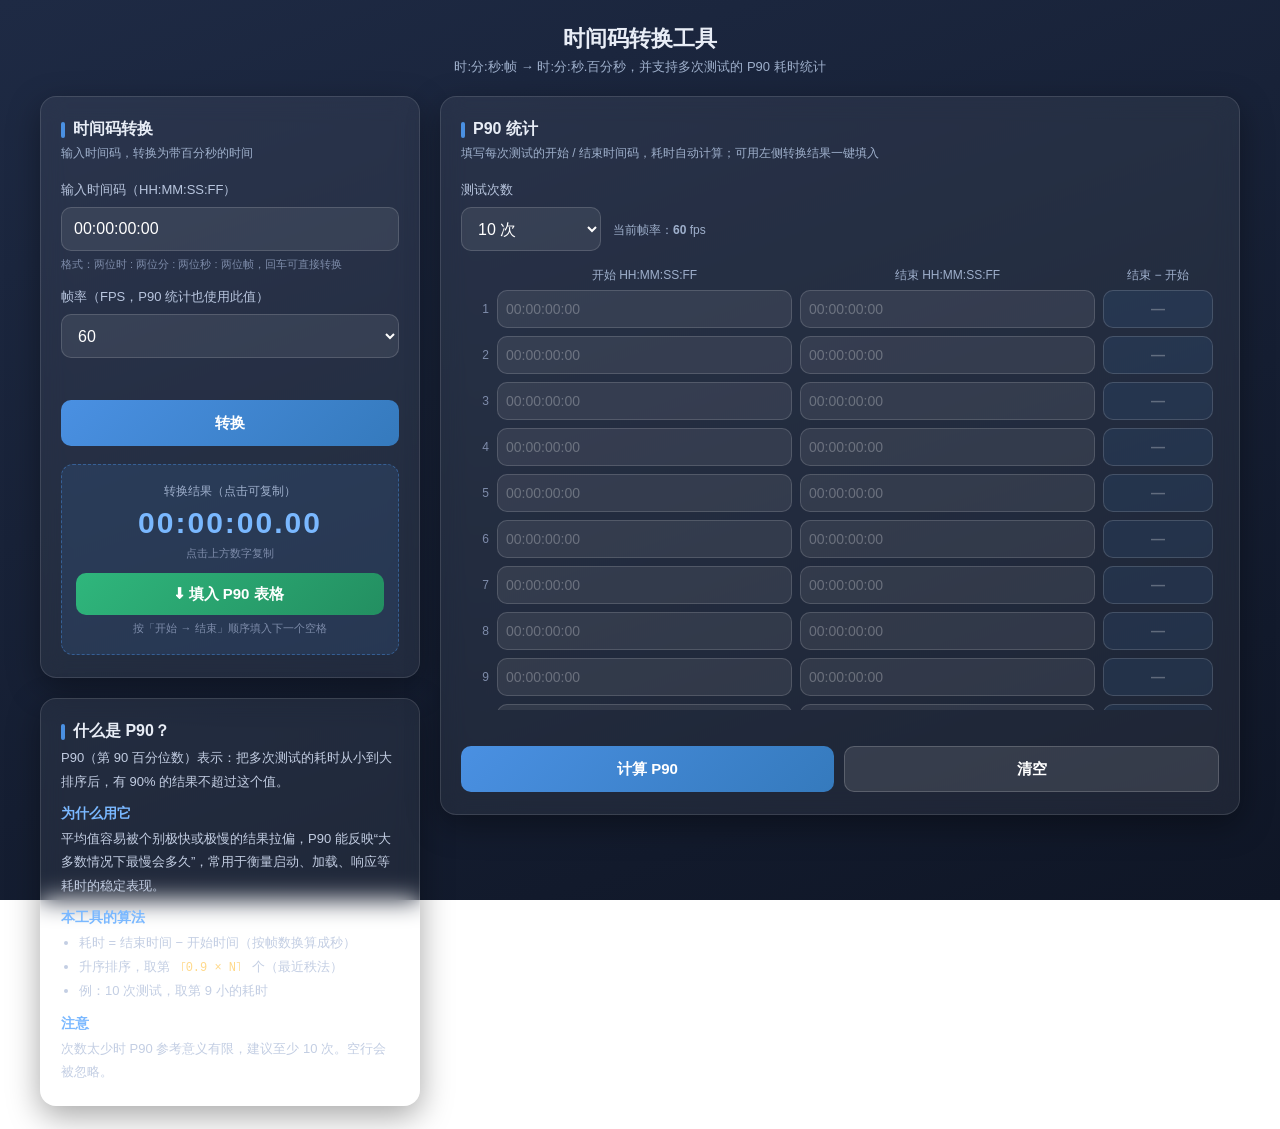
==== index.html @ 6308b434 "P90 init" ====
<!DOCTYPE html>
<html lang="zh-CN">

<head>
  <meta charset="UTF-8" />
  <meta name="viewport" content="width=device-width, initial-scale=1.0" />
  <title>时间码转换工具</title>
  <style>
    * {
      box-sizing: border-box;
      margin: 0;
      padding: 0;
    }

    :root {
      --bg1: #1e2a44;
      --bg2: #0f1626;
      --panel: rgba(255, 255, 255, 0.06);
      --line: rgba(255, 255, 255, 0.12);
      --text: #e8edf6;
      --sub: #9fb0cc;
      --dim: #7e8caa;
      --accent: #4a90e2;
      --accent-light: #7ab8ff;
      --danger: #e2554a;
      --ok: #3ecf8e;
    }

    body {
      font-family: -apple-system, BlinkMacSystemFont, "Segoe UI", "PingFang SC", "Microsoft YaHei", sans-serif;
      background: linear-gradient(160deg, var(--bg1) 0%, var(--bg2) 100%) fixed;
      min-height: 100vh;
      padding: 24px;
      color: var(--text);
    }

    .page-title {
      text-align: center;
      font-size: 22px;
      font-weight: 600;
    }

    .page-sub {
      text-align: center;
      font-size: 13px;
      color: var(--sub);
      margin: 4px 0 20px;
    }

    .layout {
      max-width: 1200px;
      margin: 0 auto;
      display: grid;
      grid-template-columns: 380px 1fr;
      gap: 20px;
      align-items: start;
    }

    .left {
      display: flex;
      flex-direction: column;
      gap: 20px;
      position: sticky;
      top: 24px;
    }

    .card {
      background: var(--panel);
      border: 1px solid var(--line);
      border-radius: 16px;
      padding: 22px 20px;
      backdrop-filter: blur(12px);
      box-shadow: 0 10px 32px rgba(0, 0, 0, 0.35);
    }

    .sec-title {
      font-size: 16px;
      font-weight: 600;
      margin-bottom: 4px;
      display: flex;
      align-items: center;
      gap: 8px;
    }

    .sec-title::before {
      content: "";
      width: 4px;
      height: 16px;
      border-radius: 2px;
      background: var(--accent);
    }

    .sec-sub {
      font-size: 12px;
      color: var(--sub);
      margin-bottom: 18px;
      line-height: 1.6;
    }

    .field {
      margin-bottom: 16px;
    }

    label {
      display: block;
      font-size: 13px;
      color: #b9c6df;
      margin-bottom: 8px;
    }

    input,
    select {
      width: 100%;
      height: 44px;
      border-radius: 10px;
      border: 1px solid rgba(255, 255, 255, 0.15);
      background: rgba(255, 255, 255, 0.08);
      color: #fff;
      font-size: 16px;
      padding: 0 12px;
      outline: none;
      transition: border-color .2s, box-shadow .2s, background .2s;
      font-variant-numeric: tabular-nums;
    }

    input::placeholder {
      color: rgba(255, 255, 255, 0.28);
    }

    input:hover,
    select:hover {
      background: rgba(255, 255, 255, 0.11);
    }

    input:focus,
    select:focus {
      border-color: var(--accent);
      box-shadow: 0 0 0 3px rgba(74, 144, 226, 0.25);
    }

    input.error {
      border-color: var(--danger);
      box-shadow: 0 0 0 3px rgba(226, 85, 74, 0.22);
    }

    select option {
      color: #000;
    }

    .hint {
      font-size: 11px;
      color: var(--dim);
      margin-top: 6px;
    }

    .msg {
      min-height: 18px;
      font-size: 12px;
      margin: 4px 0 8px;
      color: #ff8a7f;
    }

    .btn {
      width: 100%;
      height: 46px;
      border: none;
      border-radius: 10px;
      background: linear-gradient(135deg, #4a90e2, #357abd);
      color: #fff;
      font-size: 15px;
      font-weight: 600;
      cursor: pointer;
      transition: transform .1s, filter .2s, background .2s;
    }

    .btn:hover {
      filter: brightness(1.1);
    }

    .btn:active {
      transform: scale(0.98);
    }

    .btn.secondary {
      background: rgba(255, 255, 255, 0.1);
      border: 1px solid rgba(255, 255, 255, 0.18);
    }

    .btn.green {
      background: linear-gradient(135deg, #2fb67c, #238f61);
      margin-top: 12px;
      height: 42px;
    }

    .btn.small {
      width: auto;
      height: 38px;
      padding: 0 18px;
      font-size: 14px;
    }

    .result {
      margin-top: 18px;
      padding: 18px 14px;
      border-radius: 12px;
      background: rgba(74, 144, 226, 0.12);
      border: 1px dashed rgba(74, 144, 226, 0.45);
      text-align: center;
      display: none;
    }

    .result.show {
      display: block;
      animation: pop .25s ease;
    }

    @keyframes pop {
      from {
        opacity: 0;
        transform: translateY(6px);
      }

      to {
        opacity: 1;
        transform: none;
      }
    }

    .result-label {
      font-size: 12px;
      color: var(--sub);
      margin-bottom: 6px;
    }

    .result-value {
      font-size: 30px;
      font-weight: 700;
      color: var(--accent-light);
      letter-spacing: 2px;
      font-variant-numeric: tabular-nums;
      cursor: pointer;
      user-select: all;
    }

    .copy-tip {
      font-size: 11px;
      color: var(--dim);
      margin-top: 6px;
    }

    .toolbar {
      display: flex;
      gap: 12px;
      align-items: flex-end;
      margin-bottom: 16px;
      flex-wrap: wrap;
    }

    .toolbar .field {
      margin: 0;
      width: 140px;
    }

    .toolbar .fps-note {
      font-size: 12px;
      color: var(--sub);
      padding-bottom: 12px;
      flex: 1;
    }

    .col-head,
    .row {
      display: grid;
      grid-template-columns: 28px 1fr 1fr 110px;
      gap: 8px;
      align-items: center;
    }

    .col-head {
      font-size: 12px;
      color: var(--sub);
      margin-bottom: 6px;
      text-align: center;
      padding-right: 6px;
    }

    .rows {
      max-height: 420px;
      overflow-y: auto;
      padding-right: 6px;
      margin-bottom: 8px;
    }

    .row {
      margin-bottom: 8px;
    }

    .row .idx {
      font-size: 12px;
      color: var(--dim);
      text-align: right;
    }

    .row input {
      height: 38px;
      font-size: 14px;
      padding: 0 8px;
      min-width: 0;
    }

    .row input.focus-next {
      border-color: var(--ok);
      box-shadow: 0 0 0 3px rgba(62, 207, 142, 0.2);
    }

    .row input.dur {
      text-align: center;
      color: var(--accent-light);
      font-weight: 600;
      background: rgba(74, 144, 226, 0.1);
      cursor: default;
    }

    .row input.dur.bad {
      color: #ff8a7f;
    }

    .actions {
      display: flex;
      gap: 10px;
      margin-top: 10px;
    }

    .actions .btn {
      flex: 1;
    }

    .stats {
      font-size: 12px;
      color: var(--sub);
      margin-top: 10px;
      line-height: 1.8;
    }

    .explain h3 {
      font-size: 14px;
      color: var(--accent-light);
      margin: 12px 0 4px;
    }

    .explain p,
    .explain li {
      font-size: 13px;
      color: #c3cee3;
      line-height: 1.8;
    }

    .explain ul {
      padding-left: 18px;
    }

    .explain code {
      background: rgba(255, 255, 255, 0.1);
      padding: 1px 6px;
      border-radius: 4px;
      font-family: Consolas, monospace;
      font-size: 12px;
      color: #ffd98a;
    }

    @media (max-width: 900px) {
      body {
        padding: 14px;
      }

      .layout {
        grid-template-columns: 1fr;
      }

      .left {
        position: static;
      }
    }
  </style>
</head>

<body>
  <div class="page-title">时间码转换工具</div>
  <div class="page-sub">时:分:秒:帧 → 时:分:秒.百分秒，并支持多次测试的 P90 耗时统计</div>

  <div class="layout">
    <!-- 左侧：转换 -->
    <div class="left">
      <div class="card">
        <div class="sec-title">时间码转换</div>
        <div class="sec-sub">输入时间码，转换为带百分秒的时间</div>

        <div class="field">
          <label for="input">输入时间码（HH:MM:SS:FF）</label>
          <input id="input" type="text" inputmode="numeric" placeholder="00:00:00:00" value="00:00:00:00"
            autocomplete="off" />
          <div class="hint">格式：两位时 : 两位分 : 两位秒 : 两位帧，回车可直接转换</div>
        </div>

        <div class="field">
          <label for="fps">帧率（FPS，P90 统计也使用此值）</label>
          <select id="fps">
            <option value="24">24</option>
            <option value="25">25</option>
            <option value="30">30</option>
            <option value="50">50</option>
            <option value="60" selected>60</option>
          </select>
        </div>

        <div class="msg" id="msg"></div>
        <button class="btn" id="convertBtn">转换</button>

        <div class="result" id="result">
          <div class="result-label">转换结果（点击可复制）</div>
          <div class="result-value" id="resultValue">00:00:00.00</div>
          <div class="copy-tip" id="copyTip">点击上方数字复制</div>
          <button class="btn green" id="fillBtn">⬇ 填入 P90 表格</button>
          <div class="copy-tip" id="fillTip">按「开始 → 结束」顺序填入下一个空格</div>
        </div>
      </div>

      <div class="card explain">
        <div class="sec-title">什么是 P90？</div>
        <p>P90（第 90 百分位数）表示：把多次测试的耗时从小到大排序后，有 90% 的结果不超过这个值。</p>
        <h3>为什么用它</h3>
        <p>平均值容易被个别极快或极慢的结果拉偏，P90 能反映“大多数情况下最慢会多久”，常用于衡量启动、加载、响应等耗时的稳定表现。</p>
        <h3>本工具的算法</h3>
        <ul>
          <li>耗时 = 结束时间 − 开始时间（按帧数换算成秒）</li>
          <li>升序排序，取第 <code>⌈0.9 × N⌉</code> 个（最近秩法）</li>
          <li>例：10 次测试，取第 9 小的耗时</li>
        </ul>
        <h3>注意</h3>
        <p>次数太少时 P90 参考意义有限，建议至少 10 次。空行会被忽略。</p>
      </div>
    </div>

    <!-- 右侧：P90 -->
    <div class="card">
      <div class="sec-title">P90 统计</div>
      <div class="sec-sub">填写每次测试的开始 / 结束时间码，耗时自动计算；可用左侧转换结果一键填入</div>

      <div class="toolbar">
        <div class="field">
          <label for="runs">测试次数</label>
          <select id="runs">
            <option value="10" selected>10 次</option>
            <option value="20">20 次</option>
            <option value="50">50 次</option>
            <option value="100">100 次</option>
          </select>
        </div>
        <div class="fps-note">当前帧率：<b id="fpsNote">60</b> fps</div>
      </div>

      <div class="col-head"><span></span><span>开始 HH:MM:SS:FF</span><span>结束 HH:MM:SS:FF</span><span>结束 − 开始</span>
      </div>
      <div class="rows" id="rows"></div>

      <div class="msg" id="p90Msg"></div>
      <div class="actions">
        <button class="btn" id="p90Btn">计算 P90</button>
        <button class="btn secondary" id="clearBtn">清空</button>
      </div>

      <div class="result" id="p90Result">
        <div class="result-label">P90 耗时（点击可复制）</div>
        <div class="result-value" id="p90Value">00:00:00.00</div>
        <div class="copy-tip" id="p90Tip">点击上方数字复制</div>
        <div class="stats" id="p90Stats"></div>
      </div>
    </div>
  </div>

  <script>
    (function () {
      var $ = function (id) { return document.getElementById(id); };
      var input = $('input'), fpsSel = $('fps'), msg = $('msg'), btn = $('convertBtn');
      var resultBox = $('result'), resultValue = $('resultValue'), copyTip = $('copyTip');
      var fillBtn = $('fillBtn'), fillTip = $('fillTip'), fpsNote = $('fpsNote');
      var lastTc = '';   // 最近一次成功转换的原始时间码（HH:MM:SS:FF）

      function pad2(n) { return (n < 10 ? '0' : '') + n; }

      function copyText(text, onDone) {
        function fallback() {
          var ta = document.createElement('textarea');
          ta.value = text;
          document.body.appendChild(ta);
          ta.select();
          try { document.execCommand('copy'); onDone(); } catch (e) { }
          document.body.removeChild(ta);
        }
        if (navigator.clipboard && navigator.clipboard.writeText) {
          navigator.clipboard.writeText(text).then(onDone).catch(fallback);
        } else { fallback(); }
      }

      function showError(text) {
        msg.textContent = text;
        input.classList.add('error');
        resultBox.classList.remove('show');
      }

      function convert() {
        msg.textContent = '';
        input.classList.remove('error');
        var fps = parseInt(fpsSel.value, 10);
        var normalized = input.value.trim().replace(/：/g, ':');
        var m = normalized.match(/^(\d{1,2}):(\d{1,2}):(\d{1,2}):(\d{1,2})$/);
        if (!m) { showError('格式错误，应为 HH:MM:SS:FF，例如 00:00:01:30'); return; }

        var hh = +m[1], mm = +m[2], ss = +m[3], ff = +m[4];
        if (mm > 59) { showError('分钟非法：' + m[2] + '，应为 00-59'); return; }
        if (ss > 59) { showError('秒非法：' + m[3] + '，应为 00-59'); return; }
        if (ff >= fps) { showError('帧非法：' + m[4] + '，在 ' + fps + 'fps 下帧应为 00-' + pad2(fps - 1)); return; }

        var centi = Math.round(ff / fps * 100);
        if (centi >= 100) {
          centi -= 100; ss += 1;
          if (ss >= 60) { ss -= 60; mm += 1; }
          if (mm >= 60) { mm -= 60; hh += 1; }
        }
        resultValue.textContent = pad2(hh) + ':' + pad2(mm) + ':' + pad2(ss) + '.' + pad2(centi);
        lastTc = normalized;
        resultBox.classList.add('show');
        copyTip.textContent = '点击上方数字复制';
        fillTip.textContent = '按「开始 → 结束」顺序填入下一个空格';
      }

      btn.addEventListener('click', convert);
      input.addEventListener('keydown', function (e) { if (e.key === 'Enter') convert(); });
      resultValue.addEventListener('click', function () {
        copyText(resultValue.textContent, function () { copyTip.textContent = '已复制 ✓'; });
      });

      // ===== P90 =====
      var runsSel = $('runs'), rowsEl = $('rows'), p90Msg = $('p90Msg');
      var p90Btn = $('p90Btn'), clearBtn = $('clearBtn');
      var p90Result = $('p90Result'), p90Value = $('p90Value'), p90Tip = $('p90Tip'), p90Stats = $('p90Stats');

      function parseTc(str, fps) {
        var m = str.trim().replace(/：/g, ':').match(/^(\d{1,2}):(\d{1,2}):(\d{1,2}):(\d{1,2})$/);
        if (!m) return { err: '格式错误' };
        var hh = +m[1], mm = +m[2], ss = +m[3], ff = +m[4];
        if (mm > 59 || ss > 59) return { err: '分/秒超出范围' };
        if (ff >= fps) return { err: '帧需小于 ' + fps };
        return { frames: ((hh * 60 + mm) * 60 + ss) * fps + ff };
      }

      function fmtSeconds(sec) {
        var c = Math.round(sec * 100);
        var h = Math.floor(c / 360000); c -= h * 360000;
        var mi = Math.floor(c / 6000); c -= mi * 6000;
        var s = Math.floor(c / 100); c -= s * 100;
        return pad2(h) + ':' + pad2(mi) + ':' + pad2(s) + '.' + pad2(c);
      }

      function allInputs() { return rowsEl.querySelectorAll('input:not(.dur)'); }

      // 实时更新单行“结束 − 开始”；返回秒数，无效返回 null
      function updateRow(row, strict) {
        var fps = parseInt(fpsSel.value, 10);
        var ins = row.querySelectorAll('input');
        var durEl = row.querySelector('.dur');
        ins[0].classList.remove('error'); ins[1].classList.remove('error');
        durEl.classList.remove('bad');
        durEl.value = '';
        if (!ins[0].value.trim() || !ins[1].value.trim()) {
          if (strict && (ins[0].value.trim() || ins[1].value.trim())) return { err: '开始或结束时间未填写' };
          return null;
        }
        var a = parseTc(ins[0].value, fps), b = parseTc(ins[1].value, fps);
        if (a.err) { ins[0].classList.add('error'); durEl.value = '—'; durEl.classList.add('bad'); return { err: '开始时间' + a.err }; }
        if (b.err) { ins[1].classList.add('error'); durEl.value = '—'; durEl.classList.add('bad'); return { err: '结束时间' + b.err }; }
        if (b.frames < a.frames) {
          ins[1].classList.add('error');
          durEl.value = '结束早于开始'; durEl.classList.add('bad');
          return { err: '结束时间早于开始时间' };
        }
        var d = (b.frames - a.frames) / fps;
        durEl.value = d.toFixed(2) + ' s';
        return { sec: d };
      }

      function highlightNext() {
        Array.prototype.forEach.call(allInputs(), function (i) { i.classList.remove('focus-next'); });
      }

      function buildRows() {
        var n = parseInt(runsSel.value, 10);
        var old = [];
        Array.prototype.forEach.call(rowsEl.querySelectorAll('.row'), function (r) {
          var ins = r.querySelectorAll('input');
          old.push([ins[0].value, ins[1].value]);
        });
        rowsEl.innerHTML = '';
        for (var i = 0; i < n; i++) {
          var row = document.createElement('div');
          row.className = 'row';
          row.innerHTML = '<span class="idx">' + (i + 1) + '</span>' +
            '<input type="text" inputmode="numeric" placeholder="00:00:00:00" autocomplete="off" />' +
            '<input type="text" inputmode="numeric" placeholder="00:00:00:00" autocomplete="off" />' +
            '<input type="text" class="dur" readonly tabindex="-1" placeholder="—" />';
          var ins = row.querySelectorAll('input');
          if (old[i]) { ins[0].value = old[i][0]; ins[1].value = old[i][1]; }
          rowsEl.appendChild(row);
          updateRow(row);
        }
        p90Msg.textContent = '';
        p90Result.classList.remove('show');
      }

      // 输入时实时计算该行
      rowsEl.addEventListener('input', function (e) {
        var row = e.target.closest('.row');
        if (row) updateRow(row);
      });

      function calcP90() {
        p90Msg.textContent = '';
        var durs = [], bad = false;
        Array.prototype.forEach.call(rowsEl.querySelectorAll('.row'), function (r, i) {
          var res = updateRow(r, true);
          if (!res) return;
          if (res.err) { if (!bad) p90Msg.textContent = '第 ' + (i + 1) + ' 行：' + res.err; bad = true; return; }
          durs.push(res.sec);
        });
        if (bad) { p90Result.classList.remove('show'); return; }
        if (!durs.length) {
          p90Msg.textContent = '请至少填写一行开始/结束时间';
          p90Result.classList.remove('show');
          return;
        }
        var sorted = durs.slice().sort(function (x, y) { return x - y; });
        var rank = Math.ceil(0.9 * sorted.length);
        var p90 = sorted[rank - 1];
        var sum = sorted.reduce(function (x, y) { return x + y; }, 0);
        p90Value.textContent = fmtSeconds(p90);
        p90Tip.textContent = '点击上方数字复制';
        p90Stats.innerHTML = 'P90 = ' + p90.toFixed(3) + ' 秒（有效 ' + sorted.length + ' 次，取升序第 ' + rank + ' 个）<br>' +
          '最小 ' + sorted[0].toFixed(2) + 's　最大 ' + sorted[sorted.length - 1].toFixed(2) + 's　平均 ' + (sum / sorted.length).toFixed(2) + 's';
        p90Result.classList.add('show');
      }

      // 把最近转换的时间码填入下一个空格
      fillBtn.addEventListener('click', function () {
        if (!lastTc) return;
        var list = allInputs();
        var target = null;
        for (var i = 0; i < list.length; i++) {
          if (!list[i].value.trim()) { target = list[i]; break; }
        }
        if (!target) { fillTip.textContent = '表格已满，请增加测试次数或清空'; return; }
        target.value = lastTc;
        var row = target.closest('.row');
        updateRow(row);
        var isStart = target === row.querySelectorAll('input')[0];
        fillTip.textContent = '已填入第 ' + row.querySelector('.idx').textContent + ' 行' + (isStart ? '开始' : '结束') + ' ✓';
        row.scrollIntoView({ block: 'nearest', behavior: 'smooth' });
      });

      runsSel.addEventListener('change', buildRows);
      fpsSel.addEventListener('change', function () {
        fpsNote.textContent = fpsSel.value;
        if (input.value.trim()) convert();
        Array.prototype.forEach.call(rowsEl.querySelectorAll('.row'), function (r) { updateRow(r); });
        p90Result.classList.remove('show');
      });
      p90Btn.addEventListener('click', calcP90);
      clearBtn.addEventListener('click', function () {
        Array.prototype.forEach.call(allInputs(), function (i) { i.value = ''; });
        Array.prototype.forEach.call(rowsEl.querySelectorAll('.row'), function (r) { updateRow(r); });
        p90Msg.textContent = '';
        p90Result.classList.remove('show');
      });
      p90Value.addEventListener('click', function () {
        copyText(p90Value.textContent, function () { p90Tip.textContent = '已复制 ✓'; });
      });

      buildRows();
      convert();
    })();
  </script>
</body>

</html>
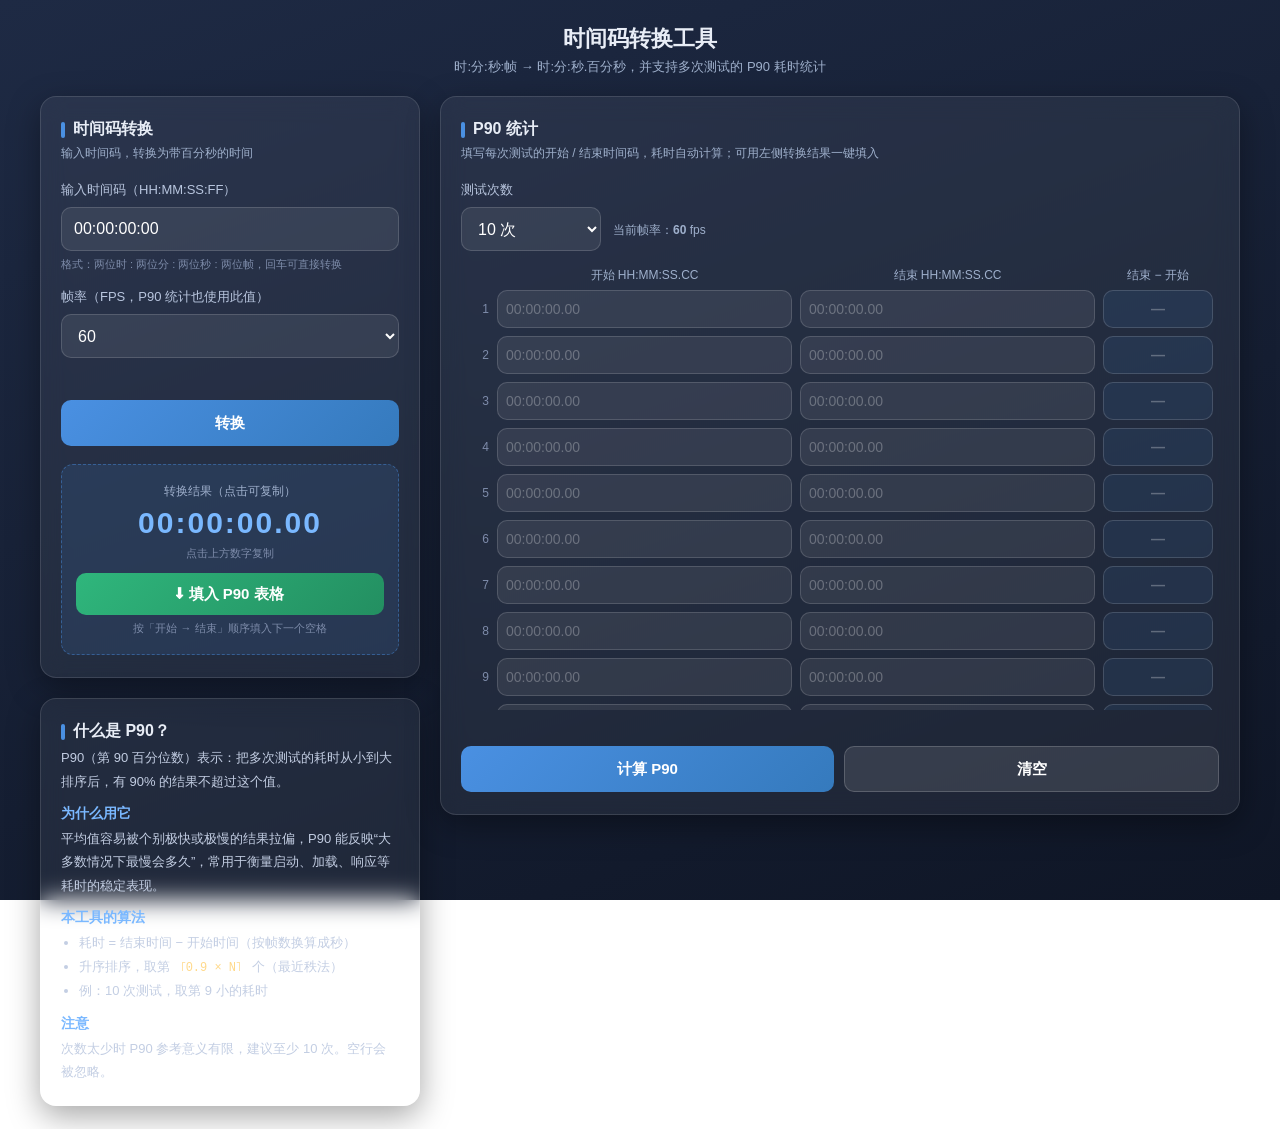
==== commit d186a236: "更新填入表格数据" ====
--- a/index.html
+++ b/index.html
@@ -459,7 +459,7 @@
         <div class="fps-note">当前帧率：<b id="fpsNote">60</b> fps</div>
       </div>
 
-      <div class="col-head"><span></span><span>开始 HH:MM:SS:FF</span><span>结束 HH:MM:SS:FF</span><span>结束 − 开始</span>
+      <div class="col-head"><span></span><span>开始 HH:MM:SS.CC</span><span>结束 HH:MM:SS.CC</span><span>结束 − 开始</span>
       </div>
       <div class="rows" id="rows"></div>
 
@@ -528,7 +528,7 @@
           if (mm >= 60) { mm -= 60; hh += 1; }
         }
         resultValue.textContent = pad2(hh) + ':' + pad2(mm) + ':' + pad2(ss) + '.' + pad2(centi);
-        lastTc = normalized;
+        lastTc = resultValue.textContent;
         resultBox.classList.add('show');
         copyTip.textContent = '点击上方数字复制';
         fillTip.textContent = '按「开始 → 结束」顺序填入下一个空格';
@@ -545,13 +545,20 @@
       var p90Btn = $('p90Btn'), clearBtn = $('clearBtn');
       var p90Result = $('p90Result'), p90Value = $('p90Value'), p90Tip = $('p90Tip'), p90Stats = $('p90Stats');
 
+      // 同时支持 HH:MM:SS:FF（帧）和 HH:MM:SS.CC（转换后的百分秒），统一返回秒数
       function parseTc(str, fps) {
-        var m = str.trim().replace(/：/g, ':').match(/^(\d{1,2}):(\d{1,2}):(\d{1,2}):(\d{1,2})$/);
+        var s = str.trim().replace(/：/g, ':');
+        var d = s.match(/^(\d{1,2}):(\d{1,2}):(\d{1,2})\.(\d{1,2})$/);
+        if (d) {
+          if (+d[2] > 59 || +d[3] > 59) return { err: '分/秒超出范围' };
+          var cs = d[4].length === 1 ? +d[4] * 10 : +d[4];
+          return { sec: ((+d[1] * 60 + +d[2]) * 60 + +d[3]) + cs / 100 };
+        }
+        var m = s.match(/^(\d{1,2}):(\d{1,2}):(\d{1,2}):(\d{1,2})$/);
         if (!m) return { err: '格式错误' };
-        var hh = +m[1], mm = +m[2], ss = +m[3], ff = +m[4];
-        if (mm > 59 || ss > 59) return { err: '分/秒超出范围' };
-        if (ff >= fps) return { err: '帧需小于 ' + fps };
-        return { frames: ((hh * 60 + mm) * 60 + ss) * fps + ff };
+        if (+m[2] > 59 || +m[3] > 59) return { err: '分/秒超出范围' };
+        if (+m[4] >= fps) return { err: '帧需小于 ' + fps };
+        return { sec: (((+m[1] * 60 + +m[2]) * 60 + +m[3]) * fps + +m[4]) / fps };
       }
 
       function fmtSeconds(sec) {
@@ -579,12 +586,12 @@
         var a = parseTc(ins[0].value, fps), b = parseTc(ins[1].value, fps);
         if (a.err) { ins[0].classList.add('error'); durEl.value = '—'; durEl.classList.add('bad'); return { err: '开始时间' + a.err }; }
         if (b.err) { ins[1].classList.add('error'); durEl.value = '—'; durEl.classList.add('bad'); return { err: '结束时间' + b.err }; }
-        if (b.frames < a.frames) {
+        if (Math.round((b.sec - a.sec) * 1000) < 0) {
           ins[1].classList.add('error');
           durEl.value = '结束早于开始'; durEl.classList.add('bad');
           return { err: '结束时间早于开始时间' };
         }
-        var d = (b.frames - a.frames) / fps;
+        var d = Math.max(0, b.sec - a.sec);
         durEl.value = d.toFixed(2) + ' s';
         return { sec: d };
       }
@@ -605,8 +612,8 @@
           var row = document.createElement('div');
           row.className = 'row';
           row.innerHTML = '<span class="idx">' + (i + 1) + '</span>' +
-            '<input type="text" inputmode="numeric" placeholder="00:00:00:00" autocomplete="off" />' +
-            '<input type="text" inputmode="numeric" placeholder="00:00:00:00" autocomplete="off" />' +
+            '<input type="text" inputmode="numeric" placeholder="00:00:00.00" autocomplete="off" />' +
+            '<input type="text" inputmode="numeric" placeholder="00:00:00.00" autocomplete="off" />' +
             '<input type="text" class="dur" readonly tabindex="-1" placeholder="—" />';
           var ins = row.querySelectorAll('input');
           if (old[i]) { ins[0].value = old[i][0]; ins[1].value = old[i][1]; }
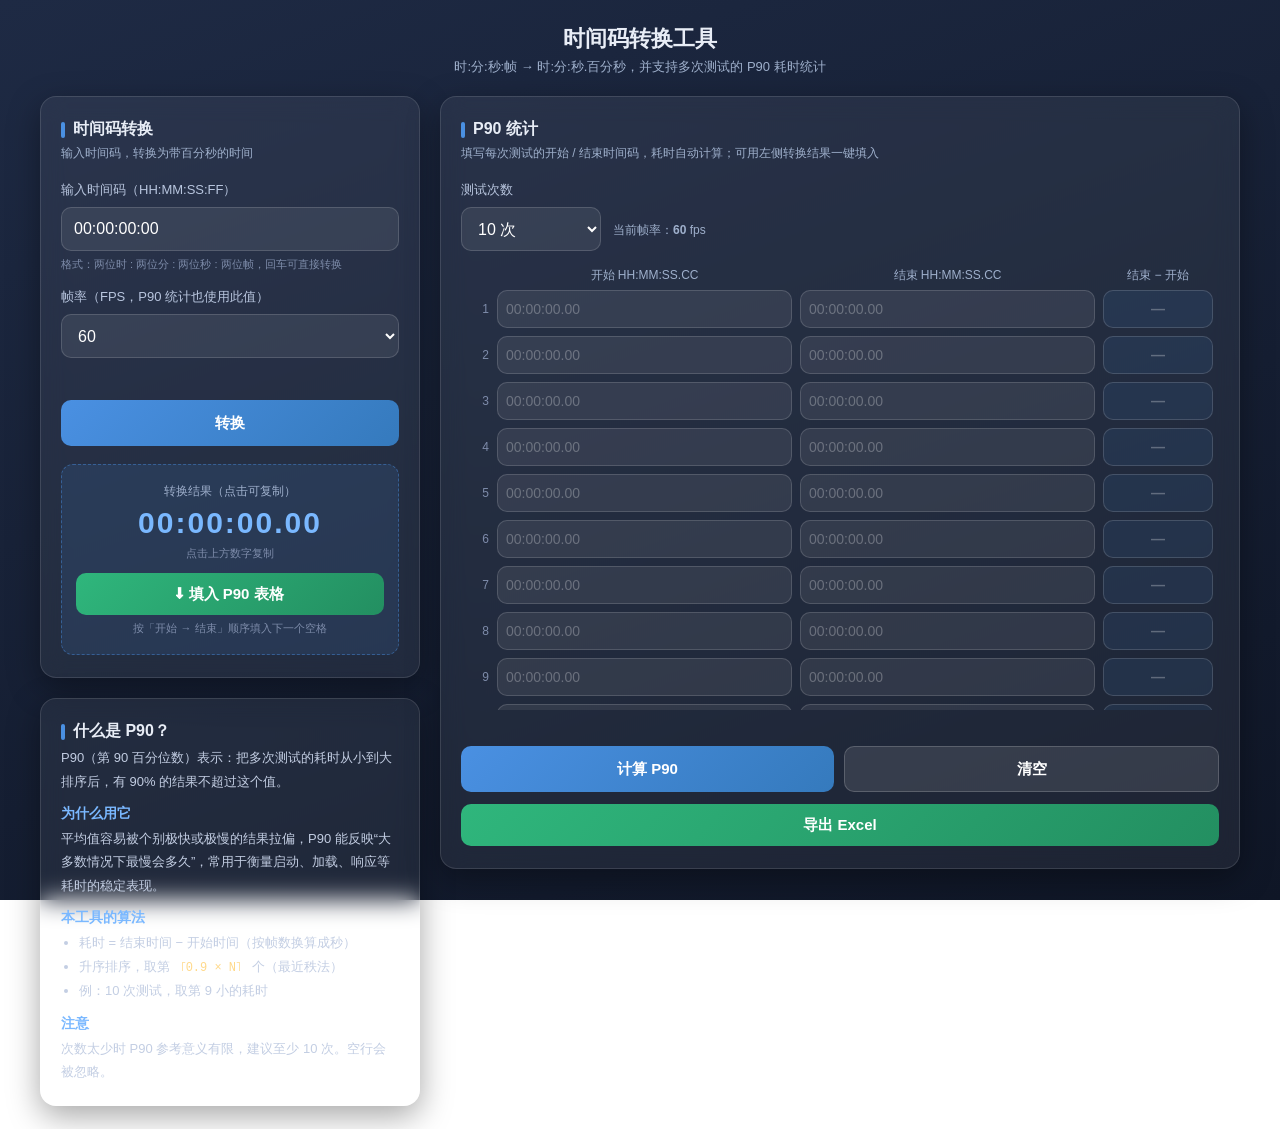
==== commit 84b34bd0: "新增导出功能" ====
--- a/index.html
+++ b/index.html
@@ -468,6 +468,7 @@
         <button class="btn" id="p90Btn">计算 P90</button>
         <button class="btn secondary" id="clearBtn">清空</button>
       </div>
+      <button class="btn green" id="exportBtn">导出 Excel</button>
 
       <div class="result" id="p90Result">
         <div class="result-label">P90 耗时（点击可复制）</div>
@@ -630,8 +631,11 @@
         if (row) updateRow(row);
       });
 
+      var lastStats = null;
+
       function calcP90() {
         p90Msg.textContent = '';
+        lastStats = null;
         var durs = [], bad = false;
         Array.prototype.forEach.call(rowsEl.querySelectorAll('.row'), function (r, i) {
           var res = updateRow(r, true);
@@ -654,7 +658,56 @@
         p90Stats.innerHTML = 'P90 = ' + p90.toFixed(3) + ' 秒（有效 ' + sorted.length + ' 次，取升序第 ' + rank + ' 个）<br>' +
           '最小 ' + sorted[0].toFixed(2) + 's　最大 ' + sorted[sorted.length - 1].toFixed(2) + 's　平均 ' + (sum / sorted.length).toFixed(2) + 's';
         p90Result.classList.add('show');
-      }
+        lastStats = { p90: p90, rank: rank, n: sorted.length, min: sorted[0], max: sorted[sorted.length - 1], avg: sum / sorted.length };
+      }
+
+      function esc(s) {
+        return String(s).replace(/&/g, '&amp;').replace(/</g, '&lt;').replace(/>/g, '&gt;');
+      }
+
+      // 导出为 Excel（HTML 表格格式的 .xls，Excel/WPS 可直接打开）
+      function exportExcel() {
+        calcP90();
+        if (!lastStats) return;
+        var st = lastStats;
+        var cell = function (v, extra) { return '<td style="mso-number-format:\'\\@\';' + (extra || '') + '">' + esc(v) + '</td>'; };
+        var html = '<table border="1">' +
+          '<tr><th>序号</th><th>开始时间</th><th>结束时间</th><th>耗时(s)</th></tr>';
+        Array.prototype.forEach.call(rowsEl.querySelectorAll('.row'), function (r, i) {
+          var ins = r.querySelectorAll('input');
+          if (!ins[0].value.trim() && !ins[1].value.trim()) return;
+          var dur = ins[2].value.replace(/\s*s$/, '');
+          html += '<tr><td>' + (i + 1) + '</td>' + cell(ins[0].value.trim()) + cell(ins[1].value.trim()) +
+            '<td>' + esc(dur) + '</td></tr>';
+        });
+        html += '<tr><td colspan="4"></td></tr>' +
+          '<tr><th colspan="2">帧率(FPS)</th><td colspan="2">' + esc(fpsSel.value) + '</td></tr>' +
+          '<tr><th colspan="2">有效次数</th><td colspan="2">' + st.n + '</td></tr>' +
+          '<tr><th colspan="2">P90 耗时(s)</th><td colspan="2">' + st.p90.toFixed(3) + '</td></tr>' +
+          '<tr><th colspan="2">P90 时间格式</th>' + cell(fmtSeconds(st.p90), '').replace('<td', '<td colspan="2"') + '</tr>' +
+          '<tr><th colspan="2">P90 取值位置</th><td colspan="2">升序第 ' + st.rank + ' 个</td></tr>' +
+          '<tr><th colspan="2">最小(s)</th><td colspan="2">' + st.min.toFixed(2) + '</td></tr>' +
+          '<tr><th colspan="2">最大(s)</th><td colspan="2">' + st.max.toFixed(2) + '</td></tr>' +
+          '<tr><th colspan="2">平均(s)</th><td colspan="2">' + st.avg.toFixed(2) + '</td></tr>' +
+          '</table>';
+        var doc = '<html xmlns:o="urn:schemas-microsoft-com:office:office" xmlns:x="urn:schemas-microsoft-com:office:excel">' +
+          '<head><meta charset="UTF-8"></head><body>' + html + '</body></html>';
+        var blob = new Blob(['\ufeff' + doc], { type: 'application/vnd.ms-excel;charset=utf-8' });
+        var d = new Date();
+        var name = 'P90统计_' + d.getFullYear() + pad2(d.getMonth() + 1) + pad2(d.getDate()) + '_' +
+          pad2(d.getHours()) + pad2(d.getMinutes()) + pad2(d.getSeconds()) + '.xls';
+        var a = document.createElement('a');
+        a.href = URL.createObjectURL(blob);
+        a.download = name;
+        document.body.appendChild(a);
+        a.click();
+        document.body.removeChild(a);
+        setTimeout(function () { URL.revokeObjectURL(a.href); }, 1000);
+        p90Msg.style.color = '#3ecf8e';
+        p90Msg.textContent = '已导出：' + name;
+        setTimeout(function () { p90Msg.style.color = ''; }, 3000);
+      }
+      $('exportBtn').addEventListener('click', exportExcel);
 
       // 把最近转换的时间码填入下一个空格
       fillBtn.addEventListener('click', function () {
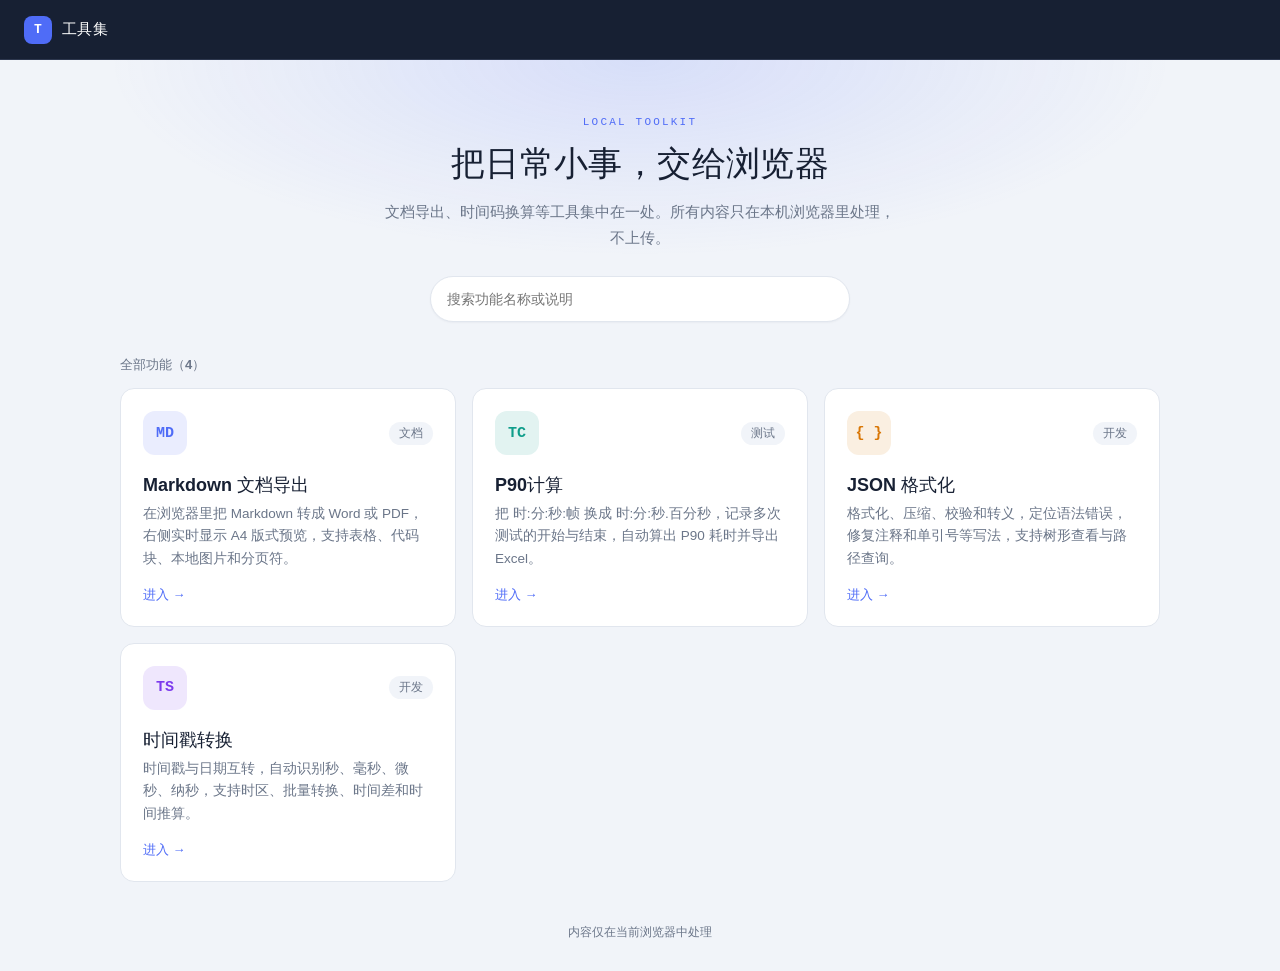
==== commit 764c1ba9: "新增功能，改为列表展示" ====
--- a/index.html
+++ b/index.html
@@ -1,752 +1,281 @@
-<!DOCTYPE html>
+<!doctype html>
 <html lang="zh-CN">
 
 <head>
   <meta charset="UTF-8" />
   <meta name="viewport" content="width=device-width, initial-scale=1.0" />
-  <title>时间码转换工具</title>
+  <meta name="description" content="本地 H5 工具集：文档导出、时间码转换等" />
+  <title>工具集</title>
+  <link rel="icon" href="data:," />
+  <link rel="stylesheet" href="common.css" />
   <style>
-    * {
-      box-sizing: border-box;
+    .hero {
+      padding: 56px 24px 34px;
+      text-align: center;
+      background:
+        radial-gradient(760px 280px at 50% 0, rgba(79, 108, 247, .16), transparent 70%),
+        var(--bg);
+    }
+
+    .eyebrow {
+      margin: 0;
+      color: var(--brand);
+      font: 500 11px/1.2 var(--mono);
+      letter-spacing: .2em;
+    }
+
+    .hero h1 {
+      margin: 12px 0 0;
+      font-size: 34px;
+      font-weight: 700;
+      letter-spacing: .01em;
+    }
+
+    .hero p.lead {
+      margin: 12px auto 0;
+      max-width: 520px;
+      color: var(--muted);
+      font-size: 15px;
+      line-height: 1.7;
+    }
+
+    .search {
+      width: min(420px, 100%);
+      height: 46px;
+      margin: 26px auto 0;
+      padding: 0 16px;
+      border: 1px solid var(--line);
+      border-radius: 999px;
+      display: block;
+      color: var(--text);
+      background: var(--surface);
+      font: inherit;
+      font-size: 14px;
+      outline: none;
+      box-shadow: 0 1px 2px rgba(23, 32, 51, .04);
+      transition: border-color .15s, box-shadow .15s;
+    }
+
+    .search:focus {
+      border-color: var(--brand);
+      box-shadow: 0 0 0 4px rgba(79, 108, 247, .15);
+    }
+
+    main {
+      width: min(1040px, calc(100% - 40px));
+      margin: 0 auto;
+      padding-bottom: 20px;
+    }
+
+    .section-title {
+      margin: 0 0 14px;
+      color: var(--muted);
+      font-size: 13px;
+      font-weight: 600;
+    }
+
+    .grid {
       margin: 0;
       padding: 0;
-    }
-
-    :root {
-      --bg1: #1e2a44;
-      --bg2: #0f1626;
-      --panel: rgba(255, 255, 255, 0.06);
-      --line: rgba(255, 255, 255, 0.12);
-      --text: #e8edf6;
-      --sub: #9fb0cc;
-      --dim: #7e8caa;
-      --accent: #4a90e2;
-      --accent-light: #7ab8ff;
-      --danger: #e2554a;
-      --ok: #3ecf8e;
-    }
-
-    body {
-      font-family: -apple-system, BlinkMacSystemFont, "Segoe UI", "PingFang SC", "Microsoft YaHei", sans-serif;
-      background: linear-gradient(160deg, var(--bg1) 0%, var(--bg2) 100%) fixed;
-      min-height: 100vh;
-      padding: 24px;
-      color: var(--text);
-    }
-
-    .page-title {
-      text-align: center;
-      font-size: 22px;
-      font-weight: 600;
-    }
-
-    .page-sub {
-      text-align: center;
-      font-size: 13px;
-      color: var(--sub);
-      margin: 4px 0 20px;
-    }
-
-    .layout {
-      max-width: 1200px;
-      margin: 0 auto;
+      list-style: none;
       display: grid;
-      grid-template-columns: 380px 1fr;
-      gap: 20px;
-      align-items: start;
-    }
-
-    .left {
+      grid-template-columns: repeat(auto-fill, minmax(300px, 1fr));
+      gap: 16px;
+    }
+
+    .card {
+      height: 100%;
+      min-height: 168px;
+      padding: 22px;
+      border: 1px solid var(--line);
+      border-radius: 14px;
       display: flex;
       flex-direction: column;
-      gap: 20px;
-      position: sticky;
-      top: 24px;
-    }
-
-    .card {
-      background: var(--panel);
-      border: 1px solid var(--line);
-      border-radius: 16px;
-      padding: 22px 20px;
-      backdrop-filter: blur(12px);
-      box-shadow: 0 10px 32px rgba(0, 0, 0, 0.35);
-    }
-
-    .sec-title {
-      font-size: 16px;
-      font-weight: 600;
-      margin-bottom: 4px;
+      color: inherit;
+      background: var(--surface);
+      text-decoration: none;
+      transition: border-color .15s, box-shadow .15s, transform .15s;
+    }
+
+    .card:hover {
+      border-color: #b9c6ee;
+      box-shadow: 0 12px 28px rgba(23, 32, 51, .08);
+      transform: translateY(-2px);
+    }
+
+    .card:focus-visible {
+      outline: 3px solid rgba(79, 108, 247, .45);
+      outline-offset: 2px;
+    }
+
+    .card-top {
       display: flex;
       align-items: center;
-      gap: 8px;
-    }
-
-    .sec-title::before {
-      content: "";
-      width: 4px;
-      height: 16px;
-      border-radius: 2px;
-      background: var(--accent);
-    }
-
-    .sec-sub {
+      justify-content: space-between;
+    }
+
+    .icon {
+      width: 44px;
+      height: 44px;
+      border-radius: 12px;
+      display: grid;
+      place-items: center;
+      color: var(--c, var(--brand));
+      background: color-mix(in srgb, var(--c, var(--brand)) 12%, white);
+      font: 700 15px/1 var(--mono);
+    }
+
+    .tag {
+      padding: 3px 10px;
+      border-radius: 999px;
+      color: var(--muted);
+      background: var(--bg);
       font-size: 12px;
-      color: var(--sub);
-      margin-bottom: 18px;
-      line-height: 1.6;
-    }
-
-    .field {
-      margin-bottom: 16px;
-    }
-
-    label {
-      display: block;
+    }
+
+    .card h2 {
+      margin: 18px 0 6px;
+      font-size: 18px;
+      font-weight: 650;
+    }
+
+    .card p {
+      margin: 0;
+      flex: 1;
+      color: var(--muted);
+      font-size: 13.5px;
+      line-height: 1.65;
+    }
+
+    .go {
+      margin-top: 16px;
+      color: var(--brand);
       font-size: 13px;
-      color: #b9c6df;
-      margin-bottom: 8px;
-    }
-
-    input,
-    select {
-      width: 100%;
-      height: 44px;
-      border-radius: 10px;
-      border: 1px solid rgba(255, 255, 255, 0.15);
-      background: rgba(255, 255, 255, 0.08);
-      color: #fff;
-      font-size: 16px;
-      padding: 0 12px;
-      outline: none;
-      transition: border-color .2s, box-shadow .2s, background .2s;
-      font-variant-numeric: tabular-nums;
-    }
-
-    input::placeholder {
-      color: rgba(255, 255, 255, 0.28);
-    }
-
-    input:hover,
-    select:hover {
-      background: rgba(255, 255, 255, 0.11);
-    }
-
-    input:focus,
-    select:focus {
-      border-color: var(--accent);
-      box-shadow: 0 0 0 3px rgba(74, 144, 226, 0.25);
-    }
-
-    input.error {
-      border-color: var(--danger);
-      box-shadow: 0 0 0 3px rgba(226, 85, 74, 0.22);
-    }
-
-    select option {
-      color: #000;
-    }
-
-    .hint {
-      font-size: 11px;
-      color: var(--dim);
-      margin-top: 6px;
-    }
-
-    .msg {
-      min-height: 18px;
-      font-size: 12px;
-      margin: 4px 0 8px;
-      color: #ff8a7f;
-    }
-
-    .btn {
-      width: 100%;
-      height: 46px;
-      border: none;
-      border-radius: 10px;
-      background: linear-gradient(135deg, #4a90e2, #357abd);
-      color: #fff;
-      font-size: 15px;
-      font-weight: 600;
-      cursor: pointer;
-      transition: transform .1s, filter .2s, background .2s;
-    }
-
-    .btn:hover {
-      filter: brightness(1.1);
-    }
-
-    .btn:active {
-      transform: scale(0.98);
-    }
-
-    .btn.secondary {
-      background: rgba(255, 255, 255, 0.1);
-      border: 1px solid rgba(255, 255, 255, 0.18);
-    }
-
-    .btn.green {
-      background: linear-gradient(135deg, #2fb67c, #238f61);
-      margin-top: 12px;
-      height: 42px;
-    }
-
-    .btn.small {
-      width: auto;
-      height: 38px;
-      padding: 0 18px;
+      font-weight: 650;
+    }
+
+    .card:hover .go {
+      color: var(--brand-dark);
+    }
+
+    .empty {
+      padding: 36px 16px;
+      border: 1px dashed #cdd5e2;
+      border-radius: 14px;
+      color: var(--muted);
+      background: var(--surface);
+      text-align: center;
       font-size: 14px;
     }
 
-    .result {
-      margin-top: 18px;
-      padding: 18px 14px;
-      border-radius: 12px;
-      background: rgba(74, 144, 226, 0.12);
-      border: 1px dashed rgba(74, 144, 226, 0.45);
-      text-align: center;
-      display: none;
-    }
-
-    .result.show {
-      display: block;
-      animation: pop .25s ease;
-    }
-
-    @keyframes pop {
-      from {
-        opacity: 0;
-        transform: translateY(6px);
+    @media (max-width: 560px) {
+      .hero {
+        padding-top: 36px;
       }
 
-      to {
-        opacity: 1;
-        transform: none;
-      }
-    }
-
-    .result-label {
-      font-size: 12px;
-      color: var(--sub);
-      margin-bottom: 6px;
-    }
-
-    .result-value {
-      font-size: 30px;
-      font-weight: 700;
-      color: var(--accent-light);
-      letter-spacing: 2px;
-      font-variant-numeric: tabular-nums;
-      cursor: pointer;
-      user-select: all;
-    }
-
-    .copy-tip {
-      font-size: 11px;
-      color: var(--dim);
-      margin-top: 6px;
-    }
-
-    .toolbar {
-      display: flex;
-      gap: 12px;
-      align-items: flex-end;
-      margin-bottom: 16px;
-      flex-wrap: wrap;
-    }
-
-    .toolbar .field {
-      margin: 0;
-      width: 140px;
-    }
-
-    .toolbar .fps-note {
-      font-size: 12px;
-      color: var(--sub);
-      padding-bottom: 12px;
-      flex: 1;
-    }
-
-    .col-head,
-    .row {
-      display: grid;
-      grid-template-columns: 28px 1fr 1fr 110px;
-      gap: 8px;
-      align-items: center;
-    }
-
-    .col-head {
-      font-size: 12px;
-      color: var(--sub);
-      margin-bottom: 6px;
-      text-align: center;
-      padding-right: 6px;
-    }
-
-    .rows {
-      max-height: 420px;
-      overflow-y: auto;
-      padding-right: 6px;
-      margin-bottom: 8px;
-    }
-
-    .row {
-      margin-bottom: 8px;
-    }
-
-    .row .idx {
-      font-size: 12px;
-      color: var(--dim);
-      text-align: right;
-    }
-
-    .row input {
-      height: 38px;
-      font-size: 14px;
-      padding: 0 8px;
-      min-width: 0;
-    }
-
-    .row input.focus-next {
-      border-color: var(--ok);
-      box-shadow: 0 0 0 3px rgba(62, 207, 142, 0.2);
-    }
-
-    .row input.dur {
-      text-align: center;
-      color: var(--accent-light);
-      font-weight: 600;
-      background: rgba(74, 144, 226, 0.1);
-      cursor: default;
-    }
-
-    .row input.dur.bad {
-      color: #ff8a7f;
-    }
-
-    .actions {
-      display: flex;
-      gap: 10px;
-      margin-top: 10px;
-    }
-
-    .actions .btn {
-      flex: 1;
-    }
-
-    .stats {
-      font-size: 12px;
-      color: var(--sub);
-      margin-top: 10px;
-      line-height: 1.8;
-    }
-
-    .explain h3 {
-      font-size: 14px;
-      color: var(--accent-light);
-      margin: 12px 0 4px;
-    }
-
-    .explain p,
-    .explain li {
-      font-size: 13px;
-      color: #c3cee3;
-      line-height: 1.8;
-    }
-
-    .explain ul {
-      padding-left: 18px;
-    }
-
-    .explain code {
-      background: rgba(255, 255, 255, 0.1);
-      padding: 1px 6px;
-      border-radius: 4px;
-      font-family: Consolas, monospace;
-      font-size: 12px;
-      color: #ffd98a;
-    }
-
-    @media (max-width: 900px) {
-      body {
-        padding: 14px;
-      }
-
-      .layout {
-        grid-template-columns: 1fr;
-      }
-
-      .left {
-        position: static;
+      .hero h1 {
+        font-size: 27px;
       }
     }
   </style>
 </head>
 
 <body>
-  <div class="page-title">时间码转换工具</div>
-  <div class="page-sub">时:分:秒:帧 → 时:分:秒.百分秒，并支持多次测试的 P90 耗时统计</div>
-
-  <div class="layout">
-    <!-- 左侧：转换 -->
-    <div class="left">
-      <div class="card">
-        <div class="sec-title">时间码转换</div>
-        <div class="sec-sub">输入时间码，转换为带百分秒的时间</div>
-
-        <div class="field">
-          <label for="input">输入时间码（HH:MM:SS:FF）</label>
-          <input id="input" type="text" inputmode="numeric" placeholder="00:00:00:00" value="00:00:00:00"
-            autocomplete="off" />
-          <div class="hint">格式：两位时 : 两位分 : 两位秒 : 两位帧，回车可直接转换</div>
-        </div>
-
-        <div class="field">
-          <label for="fps">帧率（FPS，P90 统计也使用此值）</label>
-          <select id="fps">
-            <option value="24">24</option>
-            <option value="25">25</option>
-            <option value="30">30</option>
-            <option value="50">50</option>
-            <option value="60" selected>60</option>
-          </select>
-        </div>
-
-        <div class="msg" id="msg"></div>
-        <button class="btn" id="convertBtn">转换</button>
-
-        <div class="result" id="result">
-          <div class="result-label">转换结果（点击可复制）</div>
-          <div class="result-value" id="resultValue">00:00:00.00</div>
-          <div class="copy-tip" id="copyTip">点击上方数字复制</div>
-          <button class="btn green" id="fillBtn">⬇ 填入 P90 表格</button>
-          <div class="copy-tip" id="fillTip">按「开始 → 结束」顺序填入下一个空格</div>
-        </div>
-      </div>
-
-      <div class="card explain">
-        <div class="sec-title">什么是 P90？</div>
-        <p>P90（第 90 百分位数）表示：把多次测试的耗时从小到大排序后，有 90% 的结果不超过这个值。</p>
-        <h3>为什么用它</h3>
-        <p>平均值容易被个别极快或极慢的结果拉偏，P90 能反映“大多数情况下最慢会多久”，常用于衡量启动、加载、响应等耗时的稳定表现。</p>
-        <h3>本工具的算法</h3>
-        <ul>
-          <li>耗时 = 结束时间 − 开始时间（按帧数换算成秒）</li>
-          <li>升序排序，取第 <code>⌈0.9 × N⌉</code> 个（最近秩法）</li>
-          <li>例：10 次测试，取第 9 小的耗时</li>
-        </ul>
-        <h3>注意</h3>
-        <p>次数太少时 P90 参考意义有限，建议至少 10 次。空行会被忽略。</p>
-      </div>
-    </div>
-
-    <!-- 右侧：P90 -->
-    <div class="card">
-      <div class="sec-title">P90 统计</div>
-      <div class="sec-sub">填写每次测试的开始 / 结束时间码，耗时自动计算；可用左侧转换结果一键填入</div>
-
-      <div class="toolbar">
-        <div class="field">
-          <label for="runs">测试次数</label>
-          <select id="runs">
-            <option value="10" selected>10 次</option>
-            <option value="20">20 次</option>
-            <option value="50">50 次</option>
-            <option value="100">100 次</option>
-          </select>
-        </div>
-        <div class="fps-note">当前帧率：<b id="fpsNote">60</b> fps</div>
-      </div>
-
-      <div class="col-head"><span></span><span>开始 HH:MM:SS.CC</span><span>结束 HH:MM:SS.CC</span><span>结束 − 开始</span>
-      </div>
-      <div class="rows" id="rows"></div>
-
-      <div class="msg" id="p90Msg"></div>
-      <div class="actions">
-        <button class="btn" id="p90Btn">计算 P90</button>
-        <button class="btn secondary" id="clearBtn">清空</button>
-      </div>
-      <button class="btn green" id="exportBtn">导出 Excel</button>
-
-      <div class="result" id="p90Result">
-        <div class="result-label">P90 耗时（点击可复制）</div>
-        <div class="result-value" id="p90Value">00:00:00.00</div>
-        <div class="copy-tip" id="p90Tip">点击上方数字复制</div>
-        <div class="stats" id="p90Stats"></div>
-      </div>
-    </div>
-  </div>
+  <header class="app-header">
+    <a class="brand" href="index.html"><span class="brand-mark">T</span>工具集</a>
+  </header>
+
+  <section class="hero">
+    <p class="eyebrow">LOCAL TOOLKIT</p>
+    <h1>把日常小事，交给浏览器</h1>
+    <p class="lead">文档导出、时间码换算等工具集中在一处。所有内容只在本机浏览器里处理，不上传。</p>
+    <input id="search" class="search" type="search" placeholder="搜索功能名称或说明" autocomplete="off" aria-label="搜索功能" />
+  </section>
+
+  <main>
+    <h2 class="section-title" id="count">全部功能</h2>
+    <ul id="featureList" class="grid"></ul>
+    <p id="empty" class="empty" hidden>没有匹配的功能。</p>
+  </main>
+
+  <footer class="app-footer">内容仅在当前浏览器中处理</footer>
 
   <script>
-    (function () {
-      var $ = function (id) { return document.getElementById(id); };
-      var input = $('input'), fpsSel = $('fps'), msg = $('msg'), btn = $('convertBtn');
-      var resultBox = $('result'), resultValue = $('resultValue'), copyTip = $('copyTip');
-      var fillBtn = $('fillBtn'), fillTip = $('fillTip'), fpsNote = $('fpsNote');
-      var lastTc = '';   // 最近一次成功转换的原始时间码（HH:MM:SS:FF）
-
-      function pad2(n) { return (n < 10 ? '0' : '') + n; }
-
-      function copyText(text, onDone) {
-        function fallback() {
-          var ta = document.createElement('textarea');
-          ta.value = text;
-          document.body.appendChild(ta);
-          ta.select();
-          try { document.execCommand('copy'); onDone(); } catch (e) { }
-          document.body.removeChild(ta);
-        }
-        if (navigator.clipboard && navigator.clipboard.writeText) {
-          navigator.clipboard.writeText(text).then(onDone).catch(fallback);
-        } else { fallback(); }
+    // 后续新增功能：在这里追加一项即可，页面会自动生成卡片并支持搜索。
+    // icon: 卡片图标上的 1-2 个字符；color: 图标主色；tag: 分类标签。
+    const FEATURES = [
+      {
+        name: "Markdown 文档导出",
+        desc: "在浏览器里把 Markdown 转成 Word 或 PDF，右侧实时显示 A4 版式预览，支持表格、代码块、本地图片和分页符。",
+        href: "markdown-export.html",
+        icon: "MD",
+        color: "#4f6cf7",
+        tag: "文档"
+      },
+      {
+        name: "P90计算",
+        desc: "把 时:分:秒:帧 换成 时:分:秒.百分秒，记录多次测试的开始与结束，自动算出 P90 耗时并导出 Excel。",
+        href: "timecode-converter.html",
+        icon: "TC",
+        color: "#0f9d8a",
+        tag: "测试"
+      },
+      {
+        name: "JSON 格式化",
+        desc: "格式化、压缩、校验和转义，定位语法错误，修复注释和单引号等写法，支持树形查看与路径查询。",
+        href: "json-formatter.html",
+        icon: "{ }",
+        color: "#d97706",
+        tag: "开发"
+      },
+      {
+        name: "时间戳转换",
+        desc: "时间戳与日期互转，自动识别秒、毫秒、微秒、纳秒，支持时区、批量转换、时间差和时间推算。",
+        href: "timestamp.html",
+        icon: "TS",
+        color: "#7c3aed",
+        tag: "开发"
       }
-
-      function showError(text) {
-        msg.textContent = text;
-        input.classList.add('error');
-        resultBox.classList.remove('show');
-      }
-
-      function convert() {
-        msg.textContent = '';
-        input.classList.remove('error');
-        var fps = parseInt(fpsSel.value, 10);
-        var normalized = input.value.trim().replace(/：/g, ':');
-        var m = normalized.match(/^(\d{1,2}):(\d{1,2}):(\d{1,2}):(\d{1,2})$/);
-        if (!m) { showError('格式错误，应为 HH:MM:SS:FF，例如 00:00:01:30'); return; }
-
-        var hh = +m[1], mm = +m[2], ss = +m[3], ff = +m[4];
-        if (mm > 59) { showError('分钟非法：' + m[2] + '，应为 00-59'); return; }
-        if (ss > 59) { showError('秒非法：' + m[3] + '，应为 00-59'); return; }
-        if (ff >= fps) { showError('帧非法：' + m[4] + '，在 ' + fps + 'fps 下帧应为 00-' + pad2(fps - 1)); return; }
-
-        var centi = Math.round(ff / fps * 100);
-        if (centi >= 100) {
-          centi -= 100; ss += 1;
-          if (ss >= 60) { ss -= 60; mm += 1; }
-          if (mm >= 60) { mm -= 60; hh += 1; }
-        }
-        resultValue.textContent = pad2(hh) + ':' + pad2(mm) + ':' + pad2(ss) + '.' + pad2(centi);
-        lastTc = resultValue.textContent;
-        resultBox.classList.add('show');
-        copyTip.textContent = '点击上方数字复制';
-        fillTip.textContent = '按「开始 → 结束」顺序填入下一个空格';
-      }
-
-      btn.addEventListener('click', convert);
-      input.addEventListener('keydown', function (e) { if (e.key === 'Enter') convert(); });
-      resultValue.addEventListener('click', function () {
-        copyText(resultValue.textContent, function () { copyTip.textContent = '已复制 ✓'; });
-      });
-
-      // ===== P90 =====
-      var runsSel = $('runs'), rowsEl = $('rows'), p90Msg = $('p90Msg');
-      var p90Btn = $('p90Btn'), clearBtn = $('clearBtn');
-      var p90Result = $('p90Result'), p90Value = $('p90Value'), p90Tip = $('p90Tip'), p90Stats = $('p90Stats');
-
-      // 同时支持 HH:MM:SS:FF（帧）和 HH:MM:SS.CC（转换后的百分秒），统一返回秒数
-      function parseTc(str, fps) {
-        var s = str.trim().replace(/：/g, ':');
-        var d = s.match(/^(\d{1,2}):(\d{1,2}):(\d{1,2})\.(\d{1,2})$/);
-        if (d) {
-          if (+d[2] > 59 || +d[3] > 59) return { err: '分/秒超出范围' };
-          var cs = d[4].length === 1 ? +d[4] * 10 : +d[4];
-          return { sec: ((+d[1] * 60 + +d[2]) * 60 + +d[3]) + cs / 100 };
-        }
-        var m = s.match(/^(\d{1,2}):(\d{1,2}):(\d{1,2}):(\d{1,2})$/);
-        if (!m) return { err: '格式错误' };
-        if (+m[2] > 59 || +m[3] > 59) return { err: '分/秒超出范围' };
-        if (+m[4] >= fps) return { err: '帧需小于 ' + fps };
-        return { sec: (((+m[1] * 60 + +m[2]) * 60 + +m[3]) * fps + +m[4]) / fps };
-      }
-
-      function fmtSeconds(sec) {
-        var c = Math.round(sec * 100);
-        var h = Math.floor(c / 360000); c -= h * 360000;
-        var mi = Math.floor(c / 6000); c -= mi * 6000;
-        var s = Math.floor(c / 100); c -= s * 100;
-        return pad2(h) + ':' + pad2(mi) + ':' + pad2(s) + '.' + pad2(c);
-      }
-
-      function allInputs() { return rowsEl.querySelectorAll('input:not(.dur)'); }
-
-      // 实时更新单行“结束 − 开始”；返回秒数，无效返回 null
-      function updateRow(row, strict) {
-        var fps = parseInt(fpsSel.value, 10);
-        var ins = row.querySelectorAll('input');
-        var durEl = row.querySelector('.dur');
-        ins[0].classList.remove('error'); ins[1].classList.remove('error');
-        durEl.classList.remove('bad');
-        durEl.value = '';
-        if (!ins[0].value.trim() || !ins[1].value.trim()) {
-          if (strict && (ins[0].value.trim() || ins[1].value.trim())) return { err: '开始或结束时间未填写' };
-          return null;
-        }
-        var a = parseTc(ins[0].value, fps), b = parseTc(ins[1].value, fps);
-        if (a.err) { ins[0].classList.add('error'); durEl.value = '—'; durEl.classList.add('bad'); return { err: '开始时间' + a.err }; }
-        if (b.err) { ins[1].classList.add('error'); durEl.value = '—'; durEl.classList.add('bad'); return { err: '结束时间' + b.err }; }
-        if (Math.round((b.sec - a.sec) * 1000) < 0) {
-          ins[1].classList.add('error');
-          durEl.value = '结束早于开始'; durEl.classList.add('bad');
-          return { err: '结束时间早于开始时间' };
-        }
-        var d = Math.max(0, b.sec - a.sec);
-        durEl.value = d.toFixed(2) + ' s';
-        return { sec: d };
-      }
-
-      function highlightNext() {
-        Array.prototype.forEach.call(allInputs(), function (i) { i.classList.remove('focus-next'); });
-      }
-
-      function buildRows() {
-        var n = parseInt(runsSel.value, 10);
-        var old = [];
-        Array.prototype.forEach.call(rowsEl.querySelectorAll('.row'), function (r) {
-          var ins = r.querySelectorAll('input');
-          old.push([ins[0].value, ins[1].value]);
-        });
-        rowsEl.innerHTML = '';
-        for (var i = 0; i < n; i++) {
-          var row = document.createElement('div');
-          row.className = 'row';
-          row.innerHTML = '<span class="idx">' + (i + 1) + '</span>' +
-            '<input type="text" inputmode="numeric" placeholder="00:00:00.00" autocomplete="off" />' +
-            '<input type="text" inputmode="numeric" placeholder="00:00:00.00" autocomplete="off" />' +
-            '<input type="text" class="dur" readonly tabindex="-1" placeholder="—" />';
-          var ins = row.querySelectorAll('input');
-          if (old[i]) { ins[0].value = old[i][0]; ins[1].value = old[i][1]; }
-          rowsEl.appendChild(row);
-          updateRow(row);
-        }
-        p90Msg.textContent = '';
-        p90Result.classList.remove('show');
-      }
-
-      // 输入时实时计算该行
-      rowsEl.addEventListener('input', function (e) {
-        var row = e.target.closest('.row');
-        if (row) updateRow(row);
-      });
-
-      var lastStats = null;
-
-      function calcP90() {
-        p90Msg.textContent = '';
-        lastStats = null;
-        var durs = [], bad = false;
-        Array.prototype.forEach.call(rowsEl.querySelectorAll('.row'), function (r, i) {
-          var res = updateRow(r, true);
-          if (!res) return;
-          if (res.err) { if (!bad) p90Msg.textContent = '第 ' + (i + 1) + ' 行：' + res.err; bad = true; return; }
-          durs.push(res.sec);
-        });
-        if (bad) { p90Result.classList.remove('show'); return; }
-        if (!durs.length) {
-          p90Msg.textContent = '请至少填写一行开始/结束时间';
-          p90Result.classList.remove('show');
-          return;
-        }
-        var sorted = durs.slice().sort(function (x, y) { return x - y; });
-        var rank = Math.ceil(0.9 * sorted.length);
-        var p90 = sorted[rank - 1];
-        var sum = sorted.reduce(function (x, y) { return x + y; }, 0);
-        p90Value.textContent = fmtSeconds(p90);
-        p90Tip.textContent = '点击上方数字复制';
-        p90Stats.innerHTML = 'P90 = ' + p90.toFixed(3) + ' 秒（有效 ' + sorted.length + ' 次，取升序第 ' + rank + ' 个）<br>' +
-          '最小 ' + sorted[0].toFixed(2) + 's　最大 ' + sorted[sorted.length - 1].toFixed(2) + 's　平均 ' + (sum / sorted.length).toFixed(2) + 's';
-        p90Result.classList.add('show');
-        lastStats = { p90: p90, rank: rank, n: sorted.length, min: sorted[0], max: sorted[sorted.length - 1], avg: sum / sorted.length };
-      }
-
-      function esc(s) {
-        return String(s).replace(/&/g, '&amp;').replace(/</g, '&lt;').replace(/>/g, '&gt;');
-      }
-
-      // 导出为 Excel（HTML 表格格式的 .xls，Excel/WPS 可直接打开）
-      function exportExcel() {
-        calcP90();
-        if (!lastStats) return;
-        var st = lastStats;
-        var cell = function (v, extra) { return '<td style="mso-number-format:\'\\@\';' + (extra || '') + '">' + esc(v) + '</td>'; };
-        var html = '<table border="1">' +
-          '<tr><th>序号</th><th>开始时间</th><th>结束时间</th><th>耗时(s)</th></tr>';
-        Array.prototype.forEach.call(rowsEl.querySelectorAll('.row'), function (r, i) {
-          var ins = r.querySelectorAll('input');
-          if (!ins[0].value.trim() && !ins[1].value.trim()) return;
-          var dur = ins[2].value.replace(/\s*s$/, '');
-          html += '<tr><td>' + (i + 1) + '</td>' + cell(ins[0].value.trim()) + cell(ins[1].value.trim()) +
-            '<td>' + esc(dur) + '</td></tr>';
-        });
-        html += '<tr><td colspan="4"></td></tr>' +
-          '<tr><th colspan="2">帧率(FPS)</th><td colspan="2">' + esc(fpsSel.value) + '</td></tr>' +
-          '<tr><th colspan="2">有效次数</th><td colspan="2">' + st.n + '</td></tr>' +
-          '<tr><th colspan="2">P90 耗时(s)</th><td colspan="2">' + st.p90.toFixed(3) + '</td></tr>' +
-          '<tr><th colspan="2">P90 时间格式</th>' + cell(fmtSeconds(st.p90), '').replace('<td', '<td colspan="2"') + '</tr>' +
-          '<tr><th colspan="2">P90 取值位置</th><td colspan="2">升序第 ' + st.rank + ' 个</td></tr>' +
-          '<tr><th colspan="2">最小(s)</th><td colspan="2">' + st.min.toFixed(2) + '</td></tr>' +
-          '<tr><th colspan="2">最大(s)</th><td colspan="2">' + st.max.toFixed(2) + '</td></tr>' +
-          '<tr><th colspan="2">平均(s)</th><td colspan="2">' + st.avg.toFixed(2) + '</td></tr>' +
-          '</table>';
-        var doc = '<html xmlns:o="urn:schemas-microsoft-com:office:office" xmlns:x="urn:schemas-microsoft-com:office:excel">' +
-          '<head><meta charset="UTF-8"></head><body>' + html + '</body></html>';
-        var blob = new Blob(['\ufeff' + doc], { type: 'application/vnd.ms-excel;charset=utf-8' });
-        var d = new Date();
-        var name = 'P90统计_' + d.getFullYear() + pad2(d.getMonth() + 1) + pad2(d.getDate()) + '_' +
-          pad2(d.getHours()) + pad2(d.getMinutes()) + pad2(d.getSeconds()) + '.xls';
-        var a = document.createElement('a');
-        a.href = URL.createObjectURL(blob);
-        a.download = name;
-        document.body.appendChild(a);
-        a.click();
-        document.body.removeChild(a);
-        setTimeout(function () { URL.revokeObjectURL(a.href); }, 1000);
-        p90Msg.style.color = '#3ecf8e';
-        p90Msg.textContent = '已导出：' + name;
-        setTimeout(function () { p90Msg.style.color = ''; }, 3000);
-      }
-      $('exportBtn').addEventListener('click', exportExcel);
-
-      // 把最近转换的时间码填入下一个空格
-      fillBtn.addEventListener('click', function () {
-        if (!lastTc) return;
-        var list = allInputs();
-        var target = null;
-        for (var i = 0; i < list.length; i++) {
-          if (!list[i].value.trim()) { target = list[i]; break; }
-        }
-        if (!target) { fillTip.textContent = '表格已满，请增加测试次数或清空'; return; }
-        target.value = lastTc;
-        var row = target.closest('.row');
-        updateRow(row);
-        var isStart = target === row.querySelectorAll('input')[0];
-        fillTip.textContent = '已填入第 ' + row.querySelector('.idx').textContent + ' 行' + (isStart ? '开始' : '结束') + ' ✓';
-        row.scrollIntoView({ block: 'nearest', behavior: 'smooth' });
-      });
-
-      runsSel.addEventListener('change', buildRows);
-      fpsSel.addEventListener('change', function () {
-        fpsNote.textContent = fpsSel.value;
-        if (input.value.trim()) convert();
-        Array.prototype.forEach.call(rowsEl.querySelectorAll('.row'), function (r) { updateRow(r); });
-        p90Result.classList.remove('show');
-      });
-      p90Btn.addEventListener('click', calcP90);
-      clearBtn.addEventListener('click', function () {
-        Array.prototype.forEach.call(allInputs(), function (i) { i.value = ''; });
-        Array.prototype.forEach.call(rowsEl.querySelectorAll('.row'), function (r) { updateRow(r); });
-        p90Msg.textContent = '';
-        p90Result.classList.remove('show');
-      });
-      p90Value.addEventListener('click', function () {
-        copyText(p90Value.textContent, function () { p90Tip.textContent = '已复制 ✓'; });
-      });
-
-      buildRows();
-      convert();
-    })();
+    ];
+
+    const list = document.querySelector("#featureList");
+    const empty = document.querySelector("#empty");
+    const count = document.querySelector("#count");
+    const search = document.querySelector("#search");
+
+    function el(tag, className, text) {
+      const node = document.createElement(tag);
+      if (className) node.className = className;
+      if (text !== undefined) node.textContent = text;
+      return node;
+    }
+
+    function render(keyword = "") {
+      const key = keyword.trim().toLowerCase();
+      const shown = FEATURES.filter((f) =>
+        !key || `${f.name} ${f.desc} ${f.tag || ""}`.toLowerCase().includes(key));
+
+      list.replaceChildren(...shown.map((feature) => {
+        const item = el("li");
+        const link = el("a", "card");
+        link.href = feature.href;
+        link.style.setProperty("--c", feature.color || "#4f6cf7");
+
+        const top = el("div", "card-top");
+        top.append(el("span", "icon", feature.icon || feature.name.slice(0, 2)));
+        if (feature.tag) top.append(el("span", "tag", feature.tag));
+
+        link.append(top, el("h2", "", feature.name), el("p", "", feature.desc), el("span", "go", "进入 →"));
+        item.append(link);
+        return item;
+      }));
+
+      empty.hidden = shown.length > 0;
+      count.textContent = key ? `找到 ${shown.length} 个功能` : `全部功能（${FEATURES.length}）`;
+    }
+
+    search.addEventListener("input", () => render(search.value));
+    render();
   </script>
 </body>
 
--- a/common.css
+++ b/common.css
@@ -0,0 +1,107 @@
+/* 全站共用：设计变量、顶栏、页脚。各功能页只写自己的业务样式。 */
+:root {
+  --brand: #4f6cf7;
+  --brand-dark: #3d58dc;
+  --brand-soft: #eef1ff;
+  --navy: #172033;
+  --bg: #f1f4f9;
+  --surface: #ffffff;
+  --line: #e1e6ee;
+  --text: #172033;
+  --muted: #6b7689;
+  --ok: #16a36a;
+  --danger: #d64545;
+  --radius: 12px;
+  --font: -apple-system, BlinkMacSystemFont, "Segoe UI", "PingFang SC", "Microsoft YaHei", sans-serif;
+  --mono: "DM Mono", Consolas, "Microsoft YaHei", monospace;
+  color: var(--text);
+  font-family: var(--font);
+  font-synthesis: none;
+}
+
+* {
+  box-sizing: border-box;
+}
+
+body {
+  margin: 0;
+  background: var(--bg);
+}
+
+.app-header {
+  position: sticky;
+  top: 0;
+  z-index: 10;
+  height: 60px;
+  padding: 0 24px;
+  display: flex;
+  align-items: center;
+  gap: 14px;
+  color: #fff;
+  background: var(--navy);
+  border-bottom: 1px solid #2d374e;
+}
+
+.brand {
+  display: inline-flex;
+  align-items: center;
+  gap: 10px;
+  color: #fff;
+  font-size: 15px;
+  font-weight: 650;
+  letter-spacing: .02em;
+  text-decoration: none;
+}
+
+.brand-mark {
+  width: 28px;
+  height: 28px;
+  border-radius: 8px;
+  display: grid;
+  place-items: center;
+  background: var(--brand);
+  font: 700 13px/1 var(--mono);
+}
+
+.brand:hover .brand-mark {
+  background: var(--brand-dark);
+}
+
+.brand:focus-visible,
+.app-header a:focus-visible {
+  outline: 3px solid rgba(112, 139, 255, .6);
+  outline-offset: 3px;
+  border-radius: 6px;
+}
+
+.crumb {
+  min-width: 0;
+  display: inline-flex;
+  align-items: center;
+  gap: 14px;
+  color: #c9d3e8;
+  font-size: 14px;
+  white-space: nowrap;
+}
+
+.crumb::before {
+  content: "/";
+  color: #55617c;
+}
+
+.app-spacer {
+  flex: 1;
+}
+
+.app-actions {
+  display: flex;
+  align-items: center;
+  gap: 9px;
+}
+
+.app-footer {
+  padding: 22px 16px 30px;
+  color: var(--muted);
+  font-size: 12px;
+  text-align: center;
+}
